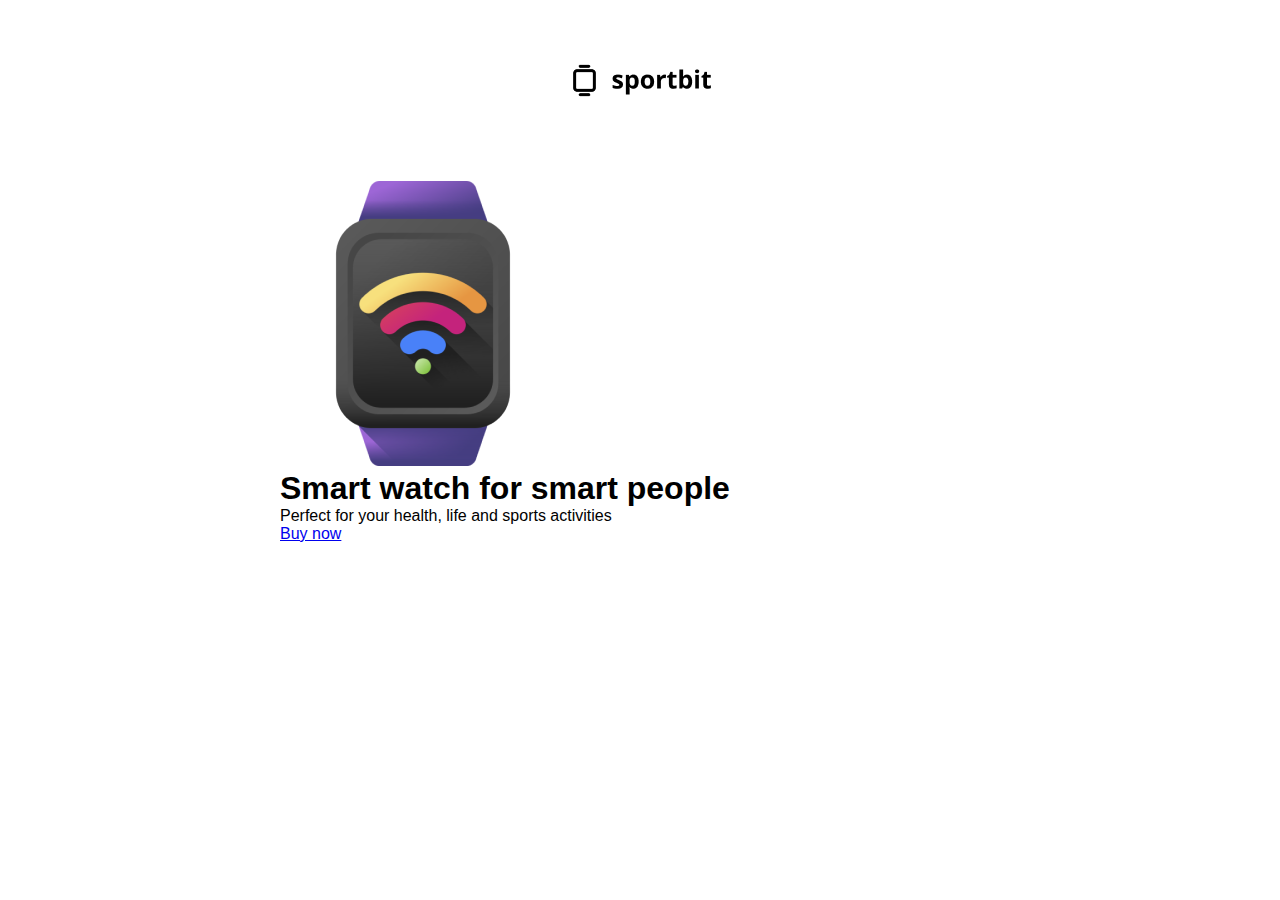
==== index.html @ c0583e5d "Add files via upload" ====
<!DOCTYPE html>
<html lang="en">
<head>
    <meta charset="UTF-8">
    <meta name="viewport" content="width=device-width, initial-scale=1.0">
    <title>sportbit template Figma test</title>
    <link rel="stylesheet" href="main.css">
</head>
<body>
    <div class="wrapper">
        <header class="header">
            <img src="img/log.png" alt="">
        </header>
        <div class="showcase">
            <div class="product">
                <img src="img/smartwatch-app 1.png" alt="">
            </div>
            <div class="text">
                <h1>
                    Smart watch for smart people
                </h1>
                <p>
                    Perfect for your health, life and sports activities
                </p>
                <a href="#">
                    Buy now
                </a>
            </div>
        </div>
    </div>
</body>
</html>
---- main.css ----
*,
*::after,
*::before{
    padding: 0;
    margin: 0;;
    border: 0;
    box-sizing: border-box;
}

body{
    font-family: "Open Sans", sans-serif;
}

.wrapper{
    width: 720px;
    margin: 0 auto;
}

.header{
    text-align: center;
}

.header img{
    display: inline-block;
    margin: 60px 0 80px 0;
}
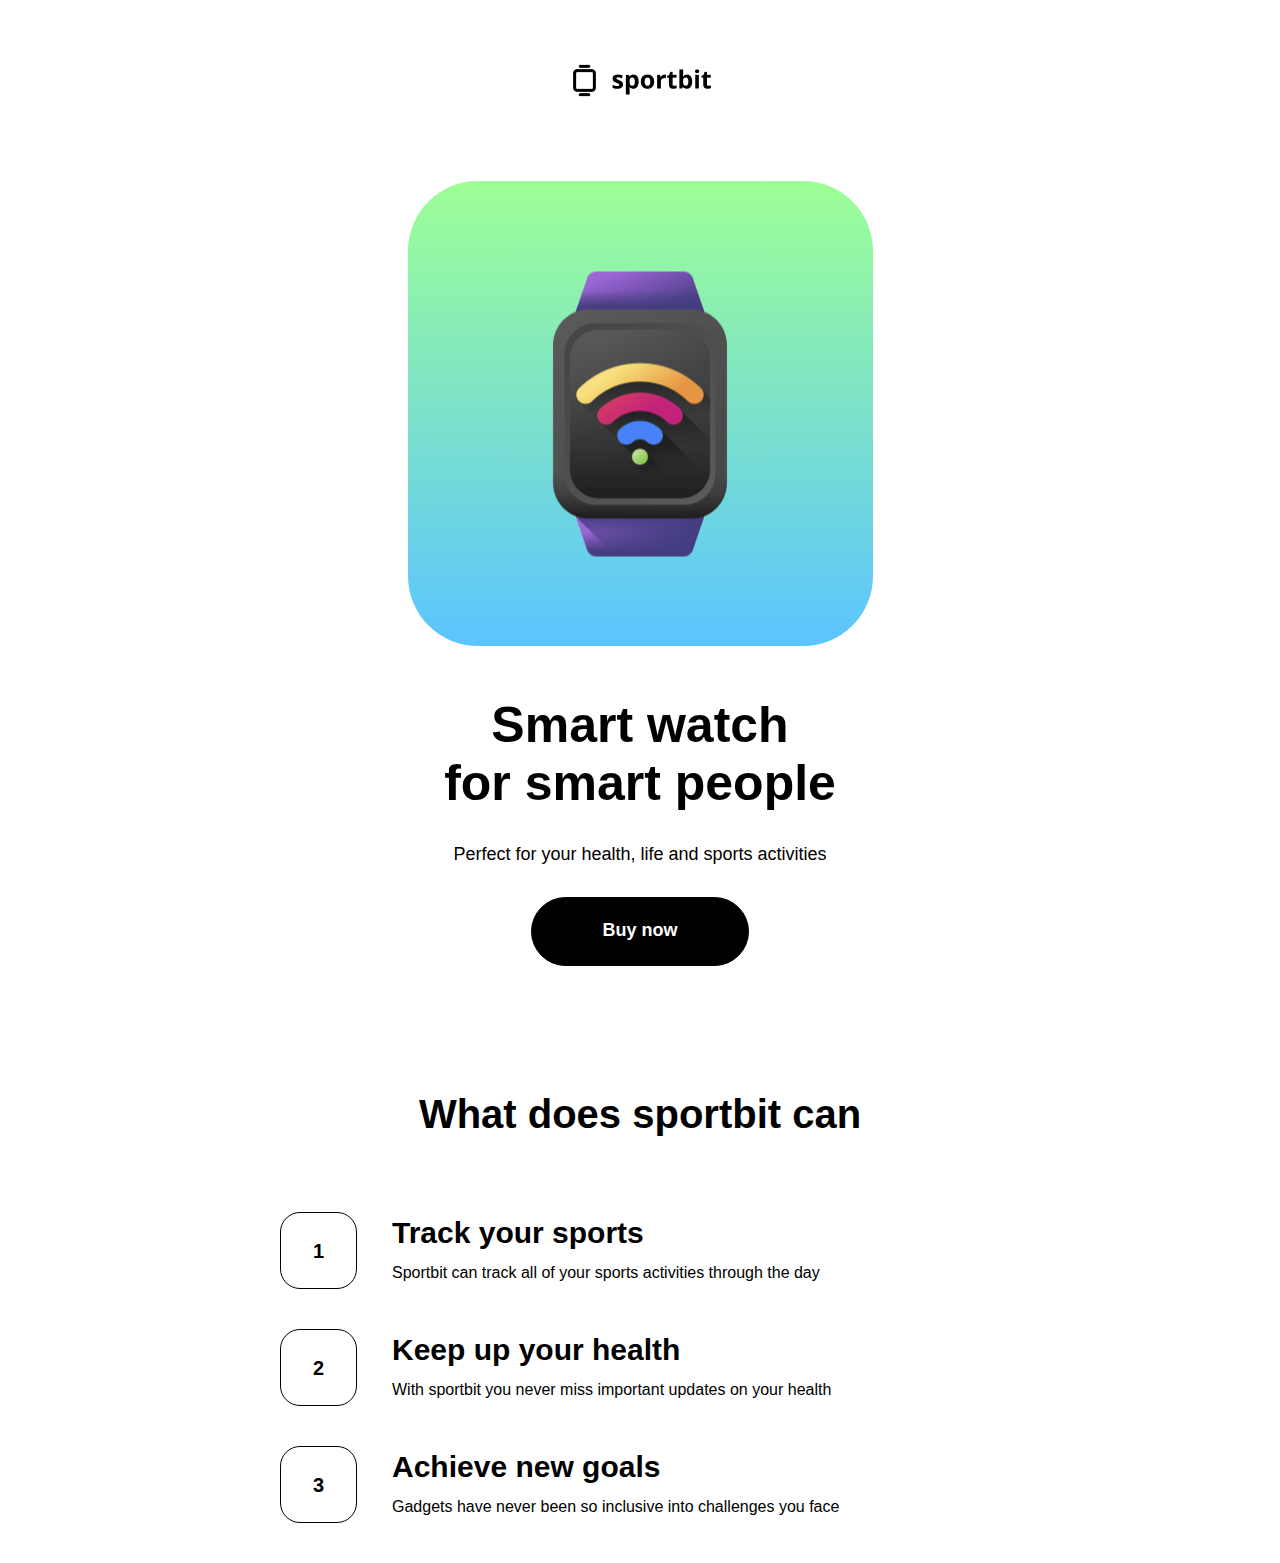
==== commit 5671c5fd: "Add files via upload" ====
--- a/index.html
+++ b/index.html
@@ -17,7 +17,7 @@
             </div>
             <div class="text">
                 <h1>
-                    Smart watch for smart people
+                    Smart watch <br> for smart people
                 </h1>
                 <p>
                     Perfect for your health, life and sports activities
@@ -27,6 +27,54 @@
                 </a>
             </div>
         </div>
+        <div class="list">
+            <h2>
+                What does sportbit can
+            </h2>
+            <div class="iners">
+                <div class="iner iner1">
+                    <div class="count">
+                        1
+                    </div>
+                    <div class="inersText">
+                        <div class="title">
+                            Track your sports
+                        </div>
+                        <div class="subtitle">
+                            Sportbit can track all of your sports activities through the day
+                        </div>
+                    </div>
+                </div>
+                <div class="iner iner2">
+                    <div class="count">
+                        2
+                    </div>
+                    <div class="inersText">
+                        <div class="title">
+                            Keep up your health
+                        </div>
+                        <div class="subtitle">
+                            With sportbit you never miss important updates on your health
+                        </div>
+                    </div>
+                </div>
+                </div>
+                <div class="iner iner3">
+                    <div class="count">
+                        3
+                    </div>
+                    <div class="inersText">
+                        <div class="title">
+                            Achieve new goals
+                        </div>
+                        <div class="subtitle">
+                            Gadgets have never been so inclusive into challenges you face
+                        </div>
+                    </div>
+                </div>
+                </div>
+            </div>
+        </div>
     </div>
 </body>
 </html>--- a/main.css
+++ b/main.css
@@ -23,4 +23,114 @@
 .header img{
     display: inline-block;
     margin: 60px 0 80px 0;
-}+}
+
+
+.product{
+    border-radius: 70px;
+    width: 465px;
+    height: 465px;
+    background: linear-gradient(180deg, #9dff95 0%, #5bc4ff 100%);
+    margin: 0 auto;
+    position: relative;
+    margin-bottom: 50px;
+}
+
+.product img{
+    position: absolute;
+    left: 50%;
+    top: 50%;
+    transform: translate(-50%, -50%);
+}
+
+.text h1{
+    font-weight: 700;
+    font-size: 50px;
+    /*text-align: center;*/
+    color: #000;
+    margin-bottom: 30px;
+}
+
+.text{
+    text-align: center;
+}
+
+.text p{
+    font-weight: 500;
+    font-size: 18px;
+    line-height: 137%;
+    /*text-align: center;*/
+    color: #000;
+    margin-bottom: 30px;
+}
+
+.text a{
+    border-radius: 100px;
+    padding: 22px 70px;
+    width: 218px;
+    height: 69px;
+    background: #000;
+    font-family:"Open Sans", sans-serif;
+    font-weight: 700;
+    font-size: 18px;
+    color: #fff;
+    text-decoration: none;
+    display: inline-block;
+    border: 1px solid #000;
+    transition: 0.8s;
+}
+.text a:hover{
+    color: #000;
+    background: #fff;
+}
+
+
+.showcase{
+    margin-bottom: 120px;
+}
+
+.list h2{
+    font-weight: 700;
+    font-size: 40px;
+    line-height: 140%;
+    text-align: center;
+    margin-bottom: 70px;
+
+}
+
+.count{
+    border: 1px solid #000;
+    border-radius: 20px;
+    width: 77px;
+    height: 77px;
+    line-height: 77px;
+    text-align: center;
+    font-weight: 700;
+    font-size: 20px;
+    display: inline-block;
+    margin-right: 35px;
+
+}
+
+.inersText{
+    display: inline-block;
+}
+
+.inersText .title{
+    font-weight: 700;
+    font-size: 30px;
+    line-height: 140%;
+    margin-bottom: 10px;
+}
+
+.inersText .subTitle{
+    font-weight: 400;
+    font-size: 30px;
+    line-height: 137%;
+}
+
+.iner{
+    margin-bottom: 40px; 
+    display: flex;
+}
+
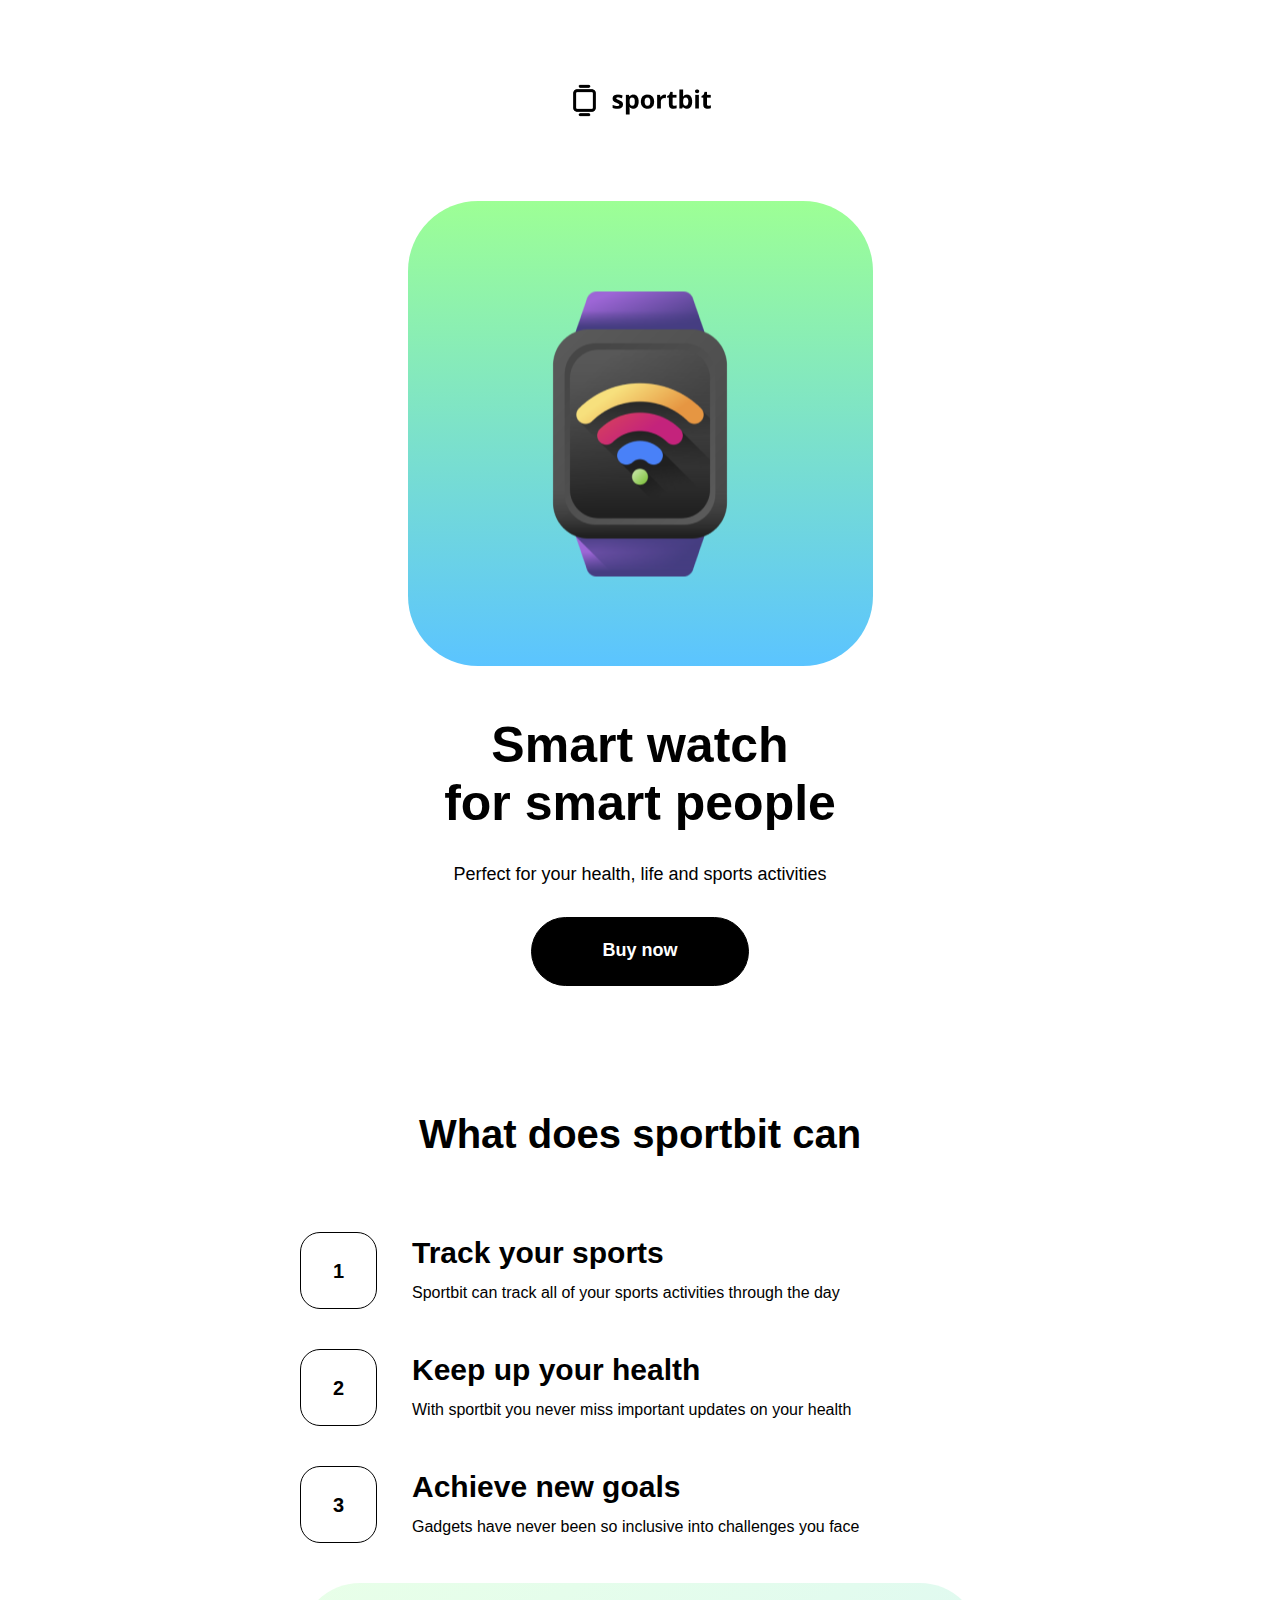
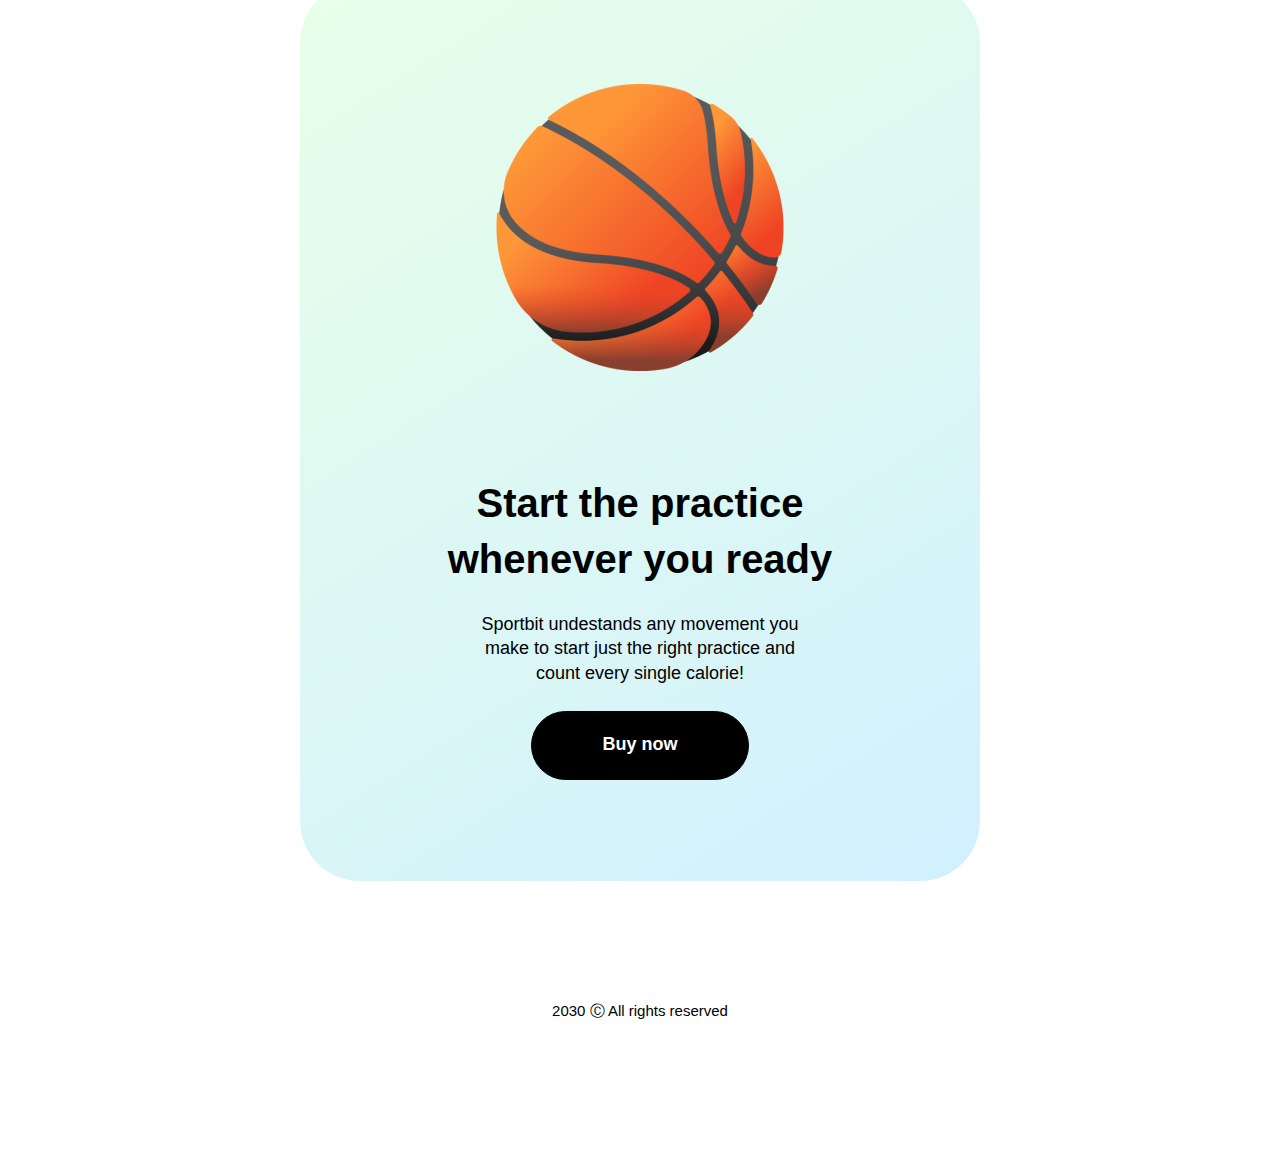
==== commit 3ec6a550: "Add files via upload" ====
--- a/index.html
+++ b/index.html
@@ -72,9 +72,24 @@
                         </div>
                     </div>
                 </div>
-                </div>
-            </div>
         </div>
+        <div class="ball">
+            <img src="img/ball.png" alt="">
+            <h2>
+                Start the practice <br> whenever you ready
+            </h2>
+            <p>
+                Sportbit undestands any movement you <br> make to start just the right practice and <br> count every single calorie!
+            </p>
+            <a href="#">
+                Buy now
+            </a>
+        </div>
+        <footer class="footer">
+            <p>
+                2030 Ⓒ All rights reserved
+            </p>
+        </footer>
     </div>
 </body>
 </html>--- a/main.css
+++ b/main.css
@@ -14,6 +14,7 @@
 .wrapper{
     width: 720px;
     margin: 0 auto;
+    padding: 20px;
 }
 
 .header{
@@ -36,7 +37,8 @@
     margin-bottom: 50px;
 }
 
-.product img{
+.product img,
+.footer p{
     position: absolute;
     left: 50%;
     top: 50%;
@@ -64,7 +66,8 @@
     margin-bottom: 30px;
 }
 
-.text a{
+.text a,
+.ball a{
     border-radius: 100px;
     padding: 22px 70px;
     width: 218px;
@@ -79,7 +82,8 @@
     border: 1px solid #000;
     transition: 0.8s;
 }
-.text a:hover{
+.text a:hover,
+.ball a:hover{
     color: #000;
     background: #fff;
 }
@@ -134,3 +138,38 @@
     display: flex;
 }
 
+.ball{
+    border-radius: 60px;
+    padding: 101px 37px;
+    width: 100%;
+    background: linear-gradient(148deg, #e8ffe8 0%, #d1f0ff 100%);
+    text-align: center;
+}
+
+.ball img{
+    margin-bottom: 100px;
+}
+
+.ball h2{
+    font-weight: 700;
+    font-size: 40px;
+    line-height: 140%;
+    margin-bottom: 25px;
+}
+
+.ball p{
+    font-weight: 500;
+    font-size: 18px;
+    line-height: 137%;
+    margin-bottom: 25px;
+}
+
+.footer{
+    height: 260px;
+    position: relative;
+}
+
+.footer p{
+    font-weight: 400;
+    font-size: 15px;
+}
